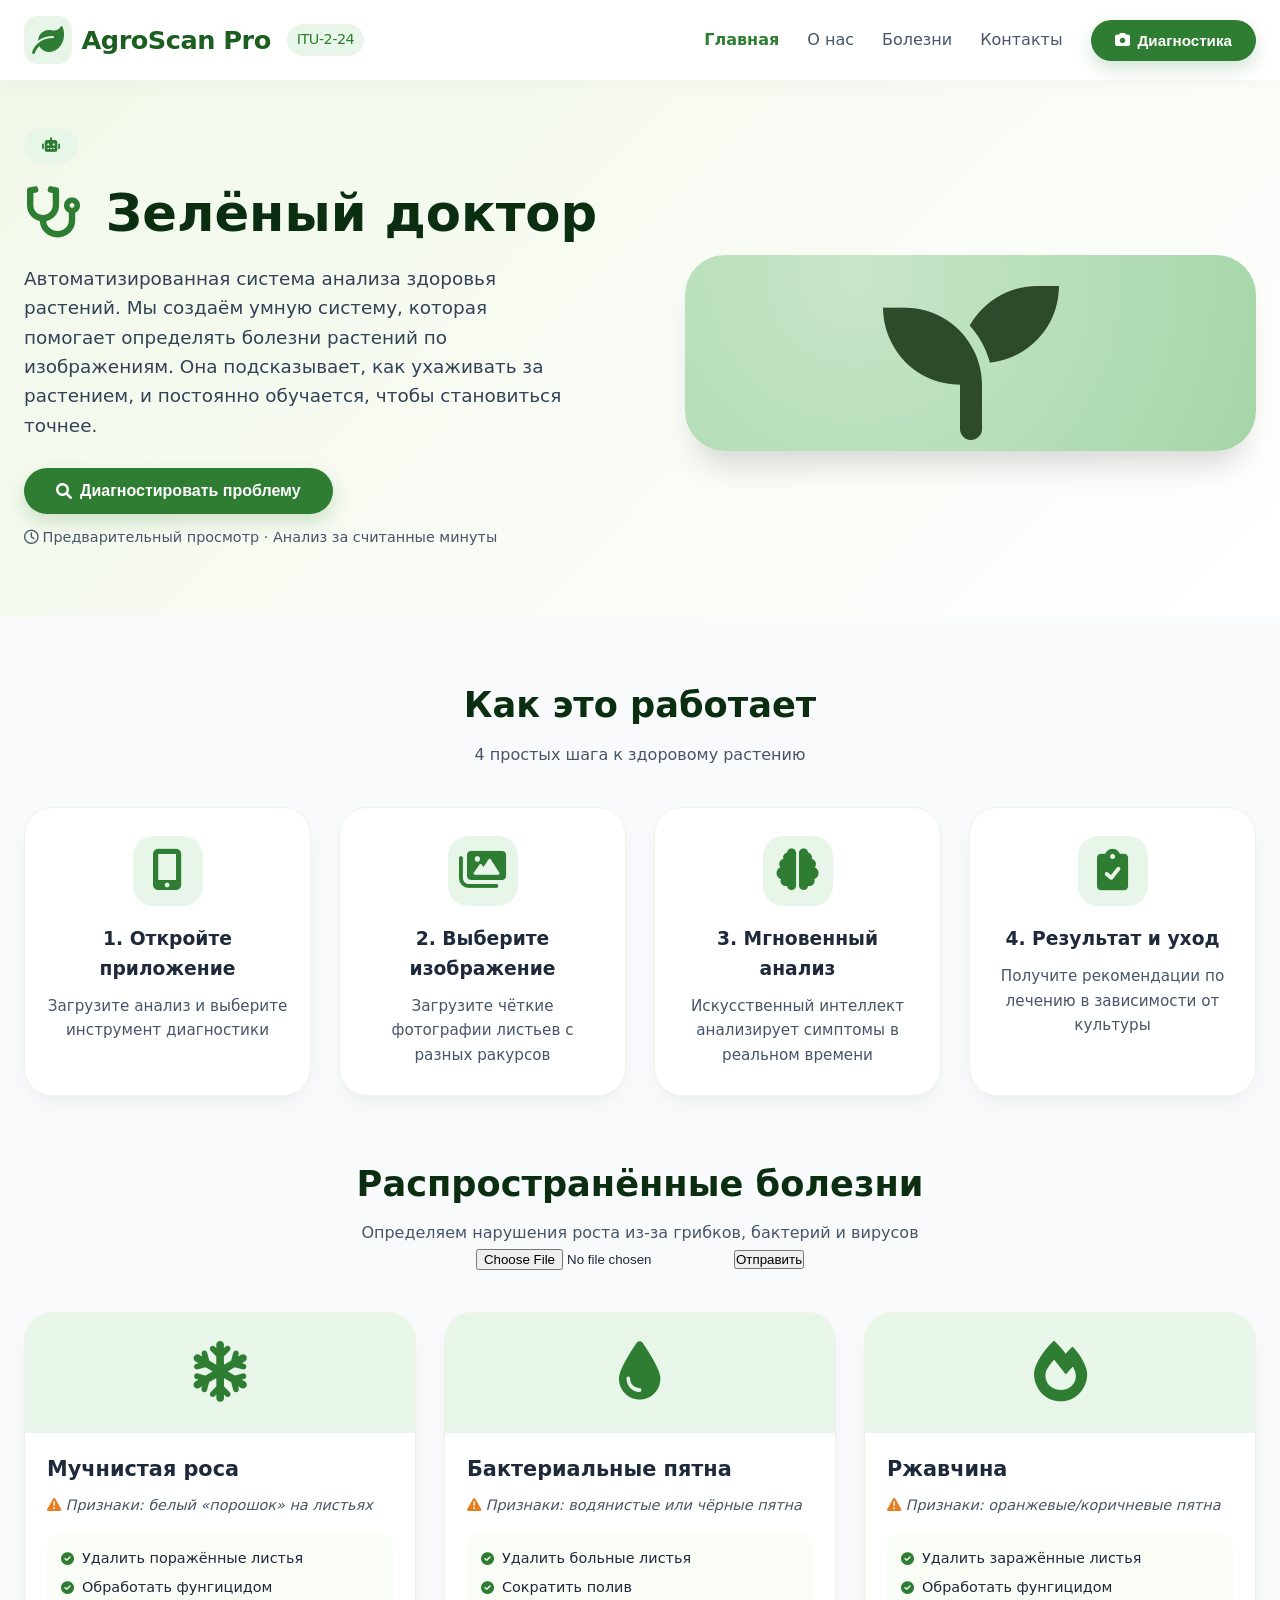
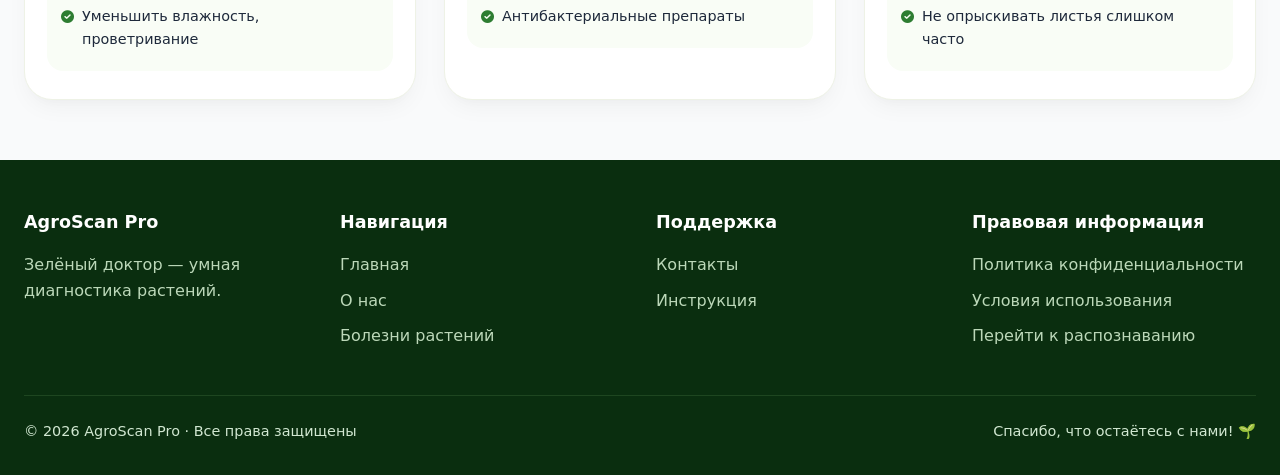
==== templates/index.html @ 6880467a "first commit" ====
<!DOCTYPE html>
<html lang="ru">
<head>
  <meta charset="UTF-8">
  <meta name="viewport" content="width=device-width, initial-scale=1.0, maximum-scale=1.0, user-scalable=yes">
  <title>AgroScan Pro | Зелёный доктор</title>
  <!-- Font Awesome 6 для иконок -->
  <link rel="stylesheet" href="https://cdnjs.cloudflare.com/ajax/libs/font-awesome/6.0.0-beta3/css/all.min.css">
  <style>
    * {
      margin: 0;
      padding: 0;
      box-sizing: border-box;
    }

    :root {
      --primary: #2e7d32;
      --primary-dark: #1b5e20;
      --primary-light: #4caf50;
      --accent: #81c784;
      --bg-light: #f1f8e9;
      --text-dark: #1e293b;
      --text-soft: #475569;
      --white: #ffffff;
      --card-bg: #ffffff;
      --border-radius: 20px;
      --shadow-sm: 0 10px 25px -5px rgba(0, 0, 0, 0.05), 0 8px 10px -6px rgba(0, 0, 0, 0.02);
      --shadow-md: 0 20px 25px -5px rgba(0, 0, 0, 0.08), 0 10px 10px -5px rgba(0, 0, 0, 0.02);
      --shadow-lg: 0 25px 30px -12px rgba(0, 0, 0, 0.15);
      --transition: all 0.3s ease;
    }

    body {
      font-family: system-ui, 'Segoe UI', 'Roboto', 'Helvetica Neue', sans-serif;
      background-color: #f9fafb;
      color: var(--text-dark);
      line-height: 1.6;
    }

    .container {
      max-width: 1280px;
      margin: 0 auto;
      padding: 0 24px;
    }

    /* header / навигация */
    .header {
      background: var(--white);
      padding: 1rem 0;
      position: sticky;
      top: 0;
      z-index: 100;
      box-shadow: 0 4px 20px rgba(0,0,0,0.03);
      backdrop-filter: blur(8px);
      background: rgba(255,255,255,0.92);
    }

    .header .container {
      display: flex;
      align-items: center;
      justify-content: space-between;
      flex-wrap: wrap;
      gap: 16px;
    }

    .logo {
      display: flex;
      align-items: center;
      gap: 10px;
      font-weight: 700;
      font-size: 1.6rem;
      color: var(--primary-dark);
      letter-spacing: -0.5px;
    }

    .logo i {
      font-size: 2rem;
      color: var(--primary);
      background: #e8f5e9;
      padding: 8px;
      border-radius: 14px;
    }

    .logo span {
      font-weight: 400;
      font-size: 0.9rem;
      background: #e8f5e9;
      color: #2e7d32;
      padding: 4px 10px;
      border-radius: 40px;
      margin-left: 6px;
    }

    .nav-links {
      display: flex;
      align-items: center;
      gap: 28px;
      font-weight: 500;
    }

    .nav-links a {
      text-decoration: none;
      color: var(--text-soft);
      transition: var(--transition);
      position: relative;
      font-size: 1rem;
    }

    .nav-links a:hover {
      color: var(--primary);
    }

    .nav-links a.active {
      color: var(--primary);
      font-weight: 600;
    }

    .btn {
      background: var(--primary);
      color: white;
      border: none;
      padding: 12px 24px;
      border-radius: 40px;
      font-weight: 600;
      font-size: 0.95rem;
      cursor: pointer;
      transition: var(--transition);
      display: inline-flex;
      align-items: center;
      gap: 8px;
      box-shadow: 0 8px 18px rgba(46,125,50,0.2);
      white-space: nowrap;
    }

    .btn:hover {
      background: #256b28;
      transform: translateY(-2px);
      box-shadow: 0 14px 22px rgba(46,125,50,0.3);
    }

    .btn-outline {
      background: transparent;
      border: 2px solid var(--primary);
      color: var(--primary);
      box-shadow: none;
    }

    .btn-outline:hover {
      background: #e8f5e9;
    }

    /* hero */
    .hero {
      padding: 48px 0 40px;
      background: linear-gradient(135deg, #f1f8e9 0%, #ffffff 100%);
    }

    .hero .container {
      display: flex;
      align-items: center;
      justify-content: space-between;
      gap: 40px;
      flex-wrap: wrap;
    }

    .hero-text {
      flex: 1 1 400px;
    }

    .hero-badge {
      background: #e8f5e9;
      color: #2e7d32;
      padding: 6px 18px;
      border-radius: 40px;
      font-weight: 600;
      font-size: 0.9rem;
      display: inline-block;
      margin-bottom: 20px;
    }

    .hero h1 {
      font-size: clamp(2.2rem, 5vw, 3.2rem);
      font-weight: 800;
      line-height: 1.2;
      color: #0a2e0f;
      margin-bottom: 1.2rem;
    }

    .hero h1 i {
      color: #2e7d32;
      margin-right: 6px;
    }

    .hero p {
      font-size: 1.15rem;
      color: #334155;
      margin-bottom: 28px;
      max-width: 550px;
    }

    .hero-image {
      flex: 1 1 350px;
      background: #d0e6d2;
      border-radius: 40px;
      padding: 20px 20px 0;
      display: flex;
      justify-content: center;
      align-items: flex-end;
      background: radial-gradient(circle at 30% 10%, #c8e6c9, #a5d6a7);
      box-shadow: var(--shadow-lg);
    }

    .hero-image i {
      font-size: 11rem;
      color: #1e3b1a;
      opacity: 0.9;
    }

    /* секция "как работает" / инструкция */
    .section-title {
      text-align: center;
      margin: 60px 0 30px;
    }

    .section-title h2 {
      font-size: 2.2rem;
      font-weight: 700;
      color: #0a2e0f;
    }

    .section-title p {
      color: #475569;
      margin-top: 8px;
    }

    .steps-grid {
      display: grid;
      grid-template-columns: repeat(auto-fit, minmax(240px, 1fr));
      gap: 28px;
      margin: 40px 0;
    }

    .step-card {
      background: var(--card-bg);
      padding: 28px 22px;
      border-radius: 28px;
      box-shadow: var(--shadow-sm);
      transition: var(--transition);
      text-align: center;
      border: 1px solid #f0f4e8;
    }

    .step-card:hover {
      transform: translateY(-6px);
      box-shadow: var(--shadow-md);
    }

    .step-icon {
      font-size: 2.6rem;
      color: var(--primary);
      background: #e8f5e9;
      width: 70px;
      height: 70px;
      line-height: 70px;
      border-radius: 20px;
      margin: 0 auto 18px;
    }

    .step-card h3 {
      font-weight: 700;
      margin-bottom: 10px;
    }

    .step-card p {
      color: #475569;
      font-size: 0.95rem;
    }

    /* блок болезни */
    .diseases-grid {
      display: grid;
      grid-template-columns: repeat(auto-fit, minmax(260px, 1fr));
      gap: 28px;
      margin: 40px 0 60px;
    }

    .disease-card {
      background: white;
      border-radius: 28px;
      overflow: hidden;
      box-shadow: var(--shadow-sm);
      transition: var(--transition);
      border: 1px solid #eef2e6;
    }

    .disease-card:hover {
      box-shadow: var(--shadow-md);
    }

    .disease-img {
      background: #e8f5e9;
      height: 120px;
      display: flex;
      align-items: center;
      justify-content: center;
      font-size: 3.8rem;
      color: #2e7d32;
    }

    .disease-content {
      padding: 20px 22px 28px;
    }

    .disease-content h3 {
      font-size: 1.3rem;
      font-weight: 700;
      margin-bottom: 8px;
    }

    .symptoms {
      font-size: 0.9rem;
      color: #4b5563;
      margin-bottom: 16px;
      font-style: italic;
    }

    .treatment {
      background: #f9fdf6;
      padding: 14px;
      border-radius: 16px;
      font-size: 0.9rem;
      list-style: none;
    }

    .treatment li {
      margin-bottom: 6px;
      display: flex;
      align-items: baseline;
      gap: 8px;
    }

    .treatment i {
      color: #2e7d32;
      font-size: 0.8rem;
    }

    /* футер */
    .footer {
      background: #0a2e0f;
      color: #d1e7d1;
      padding: 48px 0 32px;
      margin-top: 30px;
    }

    .footer-grid {
      display: grid;
      grid-template-columns: repeat(auto-fit, minmax(160px, 1fr));
      gap: 32px;
      margin-bottom: 36px;
    }

    .footer-col h4 {
      color: white;
      font-weight: 600;
      margin-bottom: 16px;
      font-size: 1.1rem;
    }

    .footer-col a {
      display: block;
      color: #bcd8b9;
      text-decoration: none;
      margin-bottom: 10px;
      transition: 0.2s;
    }

    .footer-col a:hover {
      color: white;
      text-decoration: underline;
    }

    .footer-bottom {
      border-top: 1px solid #1e4620;
      padding-top: 24px;
      display: flex;
      justify-content: space-between;
      flex-wrap: wrap;
      gap: 16px;
      font-size: 0.9rem;
    }

    @media (max-width: 640px) {
      .header .container {
        flex-direction: column;
        align-items: flex-start;
      }
      .nav-links {
        flex-wrap: wrap;
        gap: 16px;
      }
      .hero-image {
        display: none;
      }
    }
  </style>
</head>
<body>
  <header class="header">
    <div class="container">
      <div class="logo">
        <i class="fas fa-leaf"></i> AgroScan Pro
        <span>ITU-2-24</span>
      </div>
      <div class="nav-links">
        <a href="#" class="active">Главная</a>
        <a href="#">О нас</a>
        <a href="#">Болезни</a>
        <a href="#">Контакты</a>
        <button class="btn"><i class="fas fa-camera"></i> Диагностика</button>
      </div>
    </div>
  </header>

  <main>
    <!-- Hero -->
    <section class="hero">
      <div class="container">
        <div class="hero-text">
          <div class="hero-badge"><i class="fas fa-robot"></i></div>
          <h1><i class="fas fa-stethoscope"></i> Зелёный доктор</h1>
          <p>Автоматизированная система анализа здоровья растений. Мы создаём умную систему, которая помогает определять болезни растений по изображениям. Она подсказывает, как ухаживать за растением, и постоянно обучается, чтобы становиться точнее.</p>
          <button class="btn" style="padding: 14px 32px; font-size: 1rem;">
            <i class="fas fa-search"></i> Диагностировать проблему
          </button>
          <p style="margin-top: 12px; font-size: 0.9rem; color: #475569;">
            <i class="far fa-clock"></i> Предварительный просмотр · Анализ за считанные минуты
          </p>
        </div>
        <div class="hero-image">
          <i class="fas fa-seedling"></i>
        </div>
      </div>
    </section>

    <!-- Инструкция -->
    <div class="container">
      <div class="section-title">
        <h2>Как это работает</h2>
        <p>4 простых шага к здоровому растению</p>
      </div>
      <div class="steps-grid">
        <div class="step-card">
          <div class="step-icon"><i class="fas fa-mobile-alt"></i></div>
          <h3>1. Откройте приложение</h3>
          <p>Загрузите анализ и выберите инструмент диагностики</p>
        </div>
        <div class="step-card">
          <div class="step-icon"><i class="fas fa-images"></i></div>
          <h3>2. Выберите изображение</h3>
          <p>Загрузите чёткие фотографии листьев с разных ракурсов</p>
        </div>
        <div class="step-card">
          <div class="step-icon"><i class="fas fa-brain"></i></div>
          <h3>3. Мгновенный анализ</h3>
          <p>Искусственный интеллект анализирует симптомы в реальном времени</p>
        </div>
        <div class="step-card">
          <div class="step-icon"><i class="fas fa-clipboard-check"></i></div>
          <h3>4. Результат и уход</h3>
          <p>Получите рекомендации по лечению в зависимости от культуры</p>
        </div>
      </div>
    </div>

    <!-- Болезни -->
    <div class="container">
      <div class="section-title">
        <h2>Распространённые болезни</h2>
        <p>Определяем нарушения роста из-за грибков, бактерий и вирусов</p>
        <form action="/upload" method="POST" enctype="multipart/form-data">
          <input type="file" name="image">
          <button type="submit">Отправить</button>
        </form>
      </div>
      <div class="diseases-grid">
        <!-- Мучнистая роса -->
        <div class="disease-card">
          <div class="disease-img"><i class="fas fa-snowflake"></i></div>
          <div class="disease-content">
            <h3>Мучнистая роса</h3>
            <div class="symptoms"><i class="fas fa-exclamation-triangle" style="color:#e67e22;"></i> Признаки: белый «порошок» на листьях</div>
            <ul class="treatment">
              <li><i class="fas fa-check-circle"></i> Удалить поражённые листья</li>
              <li><i class="fas fa-check-circle"></i> Обработать фунгицидом</li>
              <li><i class="fas fa-check-circle"></i> Уменьшить влажность, проветривание</li>
            </ul>
          </div>
        </div>
        <!-- Бактериальные пятна -->
        <div class="disease-card">
          <div class="disease-img"><i class="fas fa-droplet"></i></div>
          <div class="disease-content">
            <h3>Бактериальные пятна</h3>
            <div class="symptoms"><i class="fas fa-exclamation-triangle" style="color:#e67e22;"></i> Признаки: водянистые или чёрные пятна</div>
            <ul class="treatment">
              <li><i class="fas fa-check-circle"></i> Удалить больные листья</li>
              <li><i class="fas fa-check-circle"></i> Сократить полив</li>
              <li><i class="fas fa-check-circle"></i> Антибактериальные препараты</li>
            </ul>
          </div>
        </div>
        <!-- Ржавчина -->
        <div class="disease-card">
          <div class="disease-img"><i class="fas fa-fire"></i></div>
          <div class="disease-content">
            <h3>Ржавчина</h3>
            <div class="symptoms"><i class="fas fa-exclamation-triangle" style="color:#e67e22;"></i> Признаки: оранжевые/коричневые пятна</div>
            <ul class="treatment">
              <li><i class="fas fa-check-circle"></i> Удалить заражённые листья</li>
              <li><i class="fas fa-check-circle"></i> Обработать фунгицидом</li>
              <li><i class="fas fa-check-circle"></i> Не опрыскивать листья слишком часто</li>
            </ul>
          </div>
        </div>
      </div>
    </div>
  </main>

  <footer class="footer">
    <div class="container">
      <div class="footer-grid">
        <div class="footer-col">
          <h4>AgroScan Pro</h4>
          <p style="color:#bcd8b9;">Зелёный доктор — умная диагностика растений.</p>
        </div>
        <div class="footer-col">
          <h4>Навигация</h4>
          <a href="#">Главная</a>
          <a href="#">О нас</a>
          <a href="#">Болезни растений</a>
        </div>
        <div class="footer-col">
          <h4>Поддержка</h4>
          <a href="#">Контакты</a>
          <a href="#">Инструкция</a>
        </div>
        <div class="footer-col">
          <h4>Правовая информация</h4>
          <a href="#">Политика конфиденциальности</a>
          <a href="#">Условия использования</a>
          <a href="/detect">Перейти к распознаванию</a>
        </div>
      </div>
      <div class="footer-bottom">
        <span>© 2026 AgroScan Pro · Все права защищены</span>
        <span>Спасибо, что остаётесь с нами! 🌱</span>
      </div>
    </div>
  </footer>
</body>
</html>
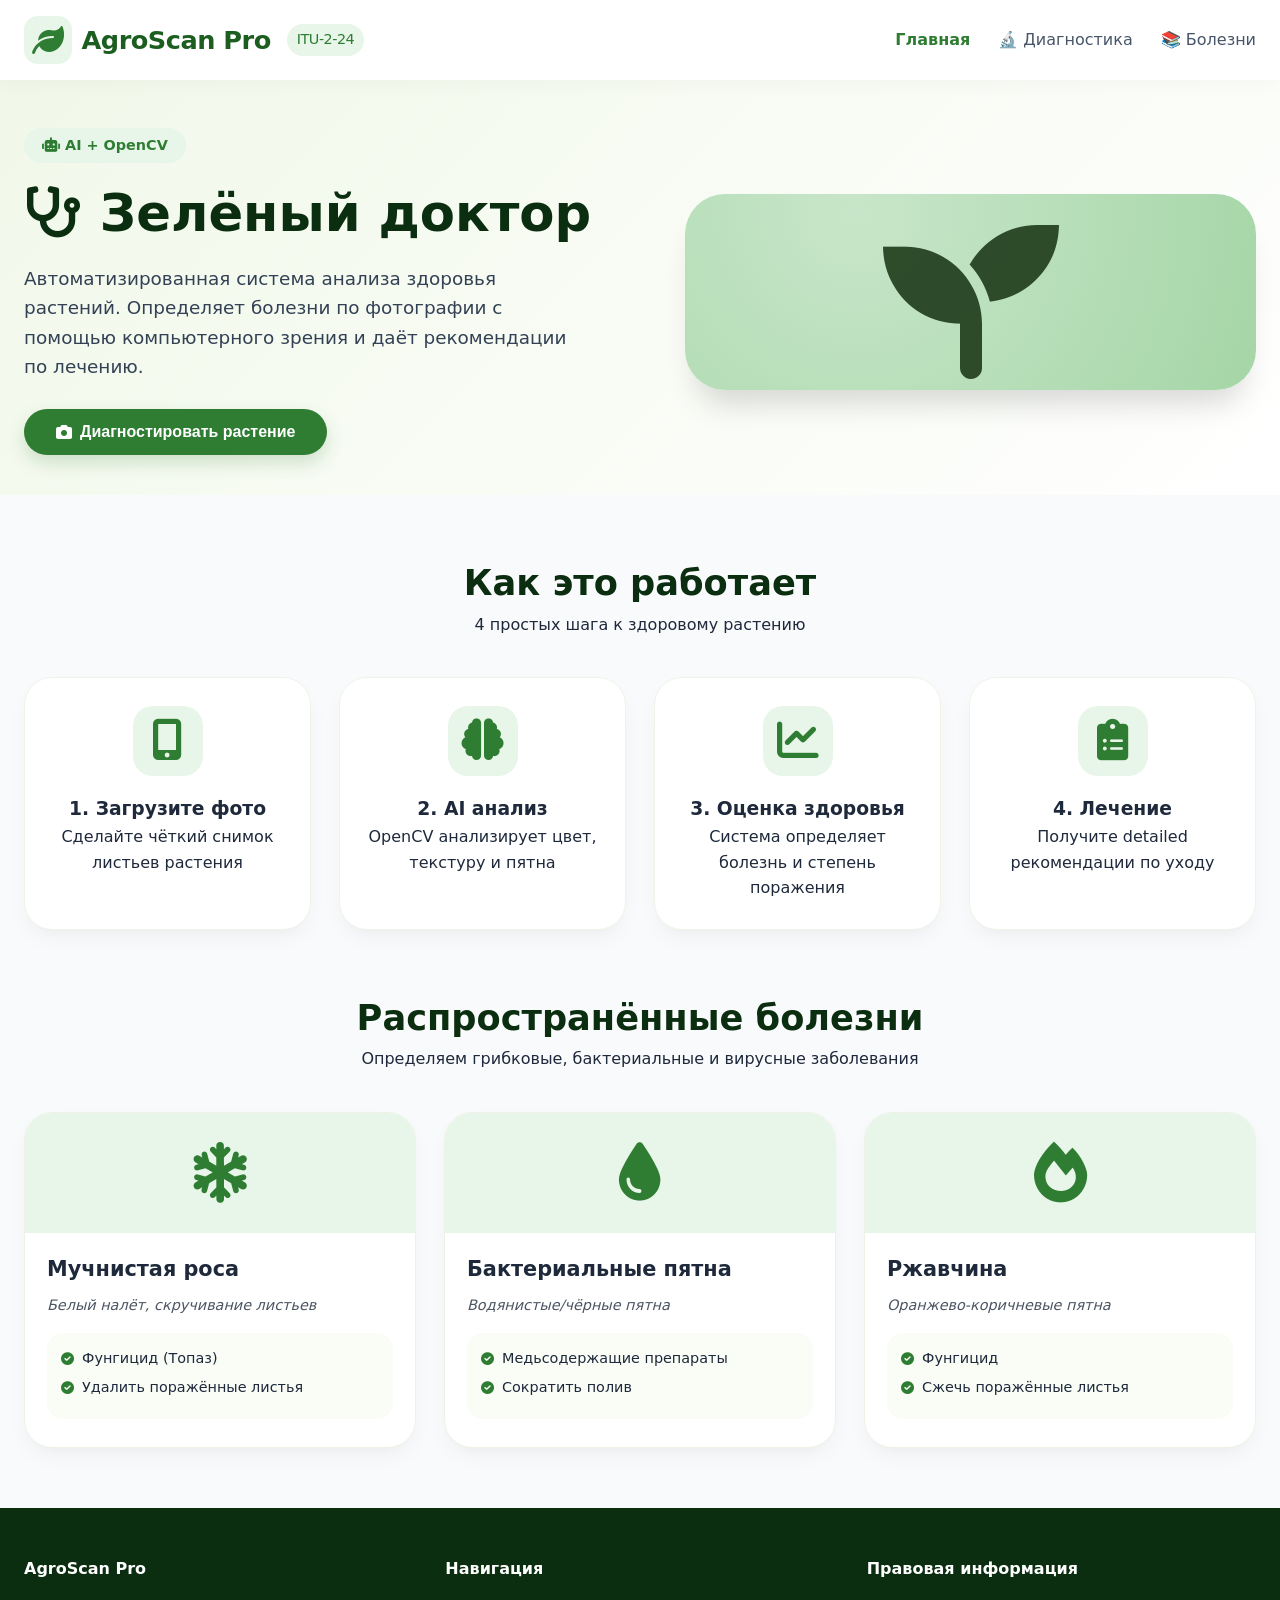
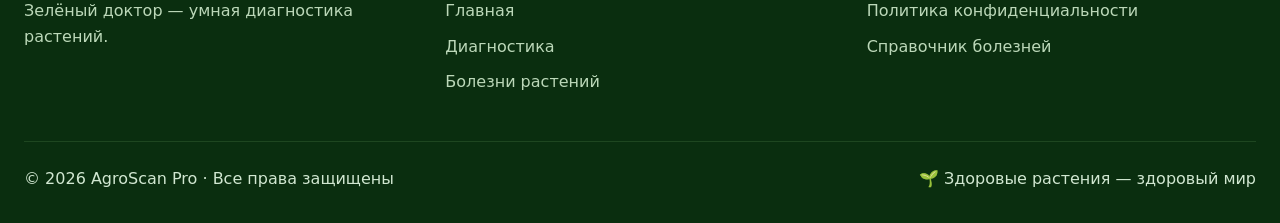
==== commit f70bf3f4: "Код работает" ====
--- a/templates/index.html
+++ b/templates/index.html
@@ -4,7 +4,6 @@
   <meta charset="UTF-8">
   <meta name="viewport" content="width=device-width, initial-scale=1.0, maximum-scale=1.0, user-scalable=yes">
   <title>AgroScan Pro | Зелёный доктор</title>
-  <!-- Font Awesome 6 для иконок -->
   <link rel="stylesheet" href="https://cdnjs.cloudflare.com/ajax/libs/font-awesome/6.0.0-beta3/css/all.min.css">
   <style>
     * {
@@ -43,7 +42,7 @@
       padding: 0 24px;
     }
 
-    /* header / навигация */
+    /* header */
     .header {
       background: var(--white);
       padding: 1rem 0;
@@ -102,15 +101,11 @@
       text-decoration: none;
       color: var(--text-soft);
       transition: var(--transition);
-      position: relative;
       font-size: 1rem;
-    }
-
-    .nav-links a:hover {
-      color: var(--primary);
-    }
-
-    .nav-links a.active {
+      cursor: pointer;
+    }
+
+    .nav-links a:hover, .nav-links a.active {
       color: var(--primary);
       font-weight: 600;
     }
@@ -129,27 +124,13 @@
       align-items: center;
       gap: 8px;
       box-shadow: 0 8px 18px rgba(46,125,50,0.2);
-      white-space: nowrap;
     }
 
     .btn:hover {
       background: #256b28;
       transform: translateY(-2px);
-      box-shadow: 0 14px 22px rgba(46,125,50,0.3);
-    }
-
-    .btn-outline {
-      background: transparent;
-      border: 2px solid var(--primary);
-      color: var(--primary);
-      box-shadow: none;
-    }
-
-    .btn-outline:hover {
-      background: #e8f5e9;
-    }
-
-    /* hero */
+    }
+
     .hero {
       padding: 48px 0 40px;
       background: linear-gradient(135deg, #f1f8e9 0%, #ffffff 100%);
@@ -186,11 +167,6 @@
       margin-bottom: 1.2rem;
     }
 
-    .hero h1 i {
-      color: #2e7d32;
-      margin-right: 6px;
-    }
-
     .hero p {
       font-size: 1.15rem;
       color: #334155;
@@ -200,13 +176,11 @@
 
     .hero-image {
       flex: 1 1 350px;
-      background: #d0e6d2;
+      background: radial-gradient(circle at 30% 10%, #c8e6c9, #a5d6a7);
       border-radius: 40px;
       padding: 20px 20px 0;
       display: flex;
       justify-content: center;
-      align-items: flex-end;
-      background: radial-gradient(circle at 30% 10%, #c8e6c9, #a5d6a7);
       box-shadow: var(--shadow-lg);
     }
 
@@ -216,7 +190,6 @@
       opacity: 0.9;
     }
 
-    /* секция "как работает" / инструкция */
     .section-title {
       text-align: center;
       margin: 60px 0 30px;
@@ -226,11 +199,6 @@
       font-size: 2.2rem;
       font-weight: 700;
       color: #0a2e0f;
-    }
-
-    .section-title p {
-      color: #475569;
-      margin-top: 8px;
     }
 
     .steps-grid {
@@ -266,17 +234,6 @@
       margin: 0 auto 18px;
     }
 
-    .step-card h3 {
-      font-weight: 700;
-      margin-bottom: 10px;
-    }
-
-    .step-card p {
-      color: #475569;
-      font-size: 0.95rem;
-    }
-
-    /* блок болезни */
     .diseases-grid {
       display: grid;
       grid-template-columns: repeat(auto-fit, minmax(260px, 1fr));
@@ -344,63 +301,190 @@
       font-size: 0.8rem;
     }
 
-    /* футер */
+    /* Модальное окно диагностики */
+    .modal {
+      display: none;
+      position: fixed;
+      top: 0;
+      left: 0;
+      width: 100%;
+      height: 100%;
+      background: rgba(0,0,0,0.8);
+      z-index: 1000;
+      overflow-y: auto;
+    }
+
+    .modal.active {
+      display: flex;
+      align-items: center;
+      justify-content: center;
+    }
+
+    .modal-content {
+      background: white;
+      max-width: 800px;
+      width: 90%;
+      border-radius: 28px;
+      padding: 30px;
+      max-height: 90vh;
+      overflow-y: auto;
+      position: relative;
+    }
+
+    .modal-close {
+      position: absolute;
+      top: 20px;
+      right: 25px;
+      font-size: 28px;
+      cursor: pointer;
+      color: #666;
+    }
+
+    .upload-area {
+      border: 3px dashed #ccc;
+      border-radius: 20px;
+      padding: 40px;
+      text-align: center;
+      cursor: pointer;
+      transition: all 0.3s;
+      margin: 20px 0;
+    }
+
+    .upload-area:hover, .upload-area.drag-over {
+      border-color: var(--primary);
+      background: #e8f5e9;
+    }
+
+    #preview {
+      max-width: 100%;
+      max-height: 300px;
+      border-radius: 15px;
+      margin: 15px 0;
+      box-shadow: var(--shadow-sm);
+    }
+
+    .symptoms-selector {
+      display: grid;
+      grid-template-columns: repeat(auto-fill, minmax(160px, 1fr));
+      gap: 10px;
+      max-height: 200px;
+      overflow-y: auto;
+      margin: 15px 0;
+      padding: 10px;
+      border: 1px solid #ddd;
+      border-radius: 15px;
+    }
+
+    .symptom-check {
+      display: flex;
+      align-items: center;
+      gap: 8px;
+      padding: 6px;
+      border-radius: 8px;
+      cursor: pointer;
+    }
+
+    .symptom-check:hover {
+      background: #e8f5e9;
+    }
+
+    .result-card {
+      background: #f9f9f9;
+      border-radius: 20px;
+      padding: 20px;
+      margin-top: 20px;
+      border-left: 5px solid var(--primary);
+    }
+
+    .severity {
+      display: inline-block;
+      padding: 4px 12px;
+      border-radius: 20px;
+      font-size: 0.8rem;
+      font-weight: bold;
+    }
+    .severity.low { background: #ffd700; color: #333; }
+    .severity.medium { background: #ff9800; color: white; }
+    .severity.high { background: #f44336; color: white; }
+    .severity.critical { background: #8b0000; color: white; }
+    .severity.none { background: #4caf50; color: white; }
+
+    .spinner {
+      border: 3px solid #f3f3f3;
+      border-top: 3px solid var(--primary);
+      border-radius: 50%;
+      width: 40px;
+      height: 40px;
+      animation: spin 1s linear infinite;
+      margin: 20px auto;
+    }
+    @keyframes spin {
+      0% { transform: rotate(0deg); }
+      100% { transform: rotate(360deg); }
+    }
+
+    .health-score {
+      text-align: center;
+      margin: 20px 0;
+    }
+    .score-circle {
+      width: 100px;
+      height: 100px;
+      border-radius: 50%;
+      display: flex;
+      align-items: center;
+      justify-content: center;
+      margin: 0 auto;
+      background: conic-gradient(#4caf50 0deg, #ddd 0deg);
+    }
+    .score-inner {
+      width: 80px;
+      height: 80px;
+      border-radius: 50%;
+      background: white;
+      display: flex;
+      align-items: center;
+      justify-content: center;
+      font-size: 1.8em;
+      font-weight: bold;
+    }
+
     .footer {
       background: #0a2e0f;
       color: #d1e7d1;
       padding: 48px 0 32px;
       margin-top: 30px;
     }
-
     .footer-grid {
       display: grid;
       grid-template-columns: repeat(auto-fit, minmax(160px, 1fr));
       gap: 32px;
       margin-bottom: 36px;
     }
-
     .footer-col h4 {
       color: white;
       font-weight: 600;
       margin-bottom: 16px;
-      font-size: 1.1rem;
-    }
-
+    }
     .footer-col a {
       display: block;
       color: #bcd8b9;
       text-decoration: none;
       margin-bottom: 10px;
-      transition: 0.2s;
-    }
-
-    .footer-col a:hover {
-      color: white;
-      text-decoration: underline;
-    }
-
+    }
+    .footer-col a:hover { color: white; }
     .footer-bottom {
       border-top: 1px solid #1e4620;
       padding-top: 24px;
       display: flex;
       justify-content: space-between;
       flex-wrap: wrap;
-      gap: 16px;
-      font-size: 0.9rem;
     }
 
     @media (max-width: 640px) {
-      .header .container {
-        flex-direction: column;
-        align-items: flex-start;
-      }
-      .nav-links {
-        flex-wrap: wrap;
-        gap: 16px;
-      }
-      .hero-image {
-        display: none;
-      }
+      .header .container { flex-direction: column; align-items: flex-start; }
+      .nav-links { flex-wrap: wrap; gap: 16px; }
+      .hero-image { display: none; }
     }
   </style>
 </head>
@@ -412,29 +496,23 @@
         <span>ITU-2-24</span>
       </div>
       <div class="nav-links">
-        <a href="#" class="active">Главная</a>
-        <a href="#">О нас</a>
-        <a href="#">Болезни</a>
-        <a href="#">Контакты</a>
-        <button class="btn"><i class="fas fa-camera"></i> Диагностика</button>
+        <a class="active" onclick="showMain()">Главная</a>
+        <a onclick="openModal()">🔬 Диагностика</a>
+        <a href="/detect">📚 Болезни</a>
       </div>
     </div>
   </header>
 
-  <main>
-    <!-- Hero -->
+  <main id="main-content">
     <section class="hero">
       <div class="container">
         <div class="hero-text">
-          <div class="hero-badge"><i class="fas fa-robot"></i></div>
+          <div class="hero-badge"><i class="fas fa-robot"></i> AI + OpenCV</div>
           <h1><i class="fas fa-stethoscope"></i> Зелёный доктор</h1>
-          <p>Автоматизированная система анализа здоровья растений. Мы создаём умную систему, которая помогает определять болезни растений по изображениям. Она подсказывает, как ухаживать за растением, и постоянно обучается, чтобы становиться точнее.</p>
-          <button class="btn" style="padding: 14px 32px; font-size: 1rem;">
-            <i class="fas fa-search"></i> Диагностировать проблему
+          <p>Автоматизированная система анализа здоровья растений. Определяет болезни по фотографии с помощью компьютерного зрения и даёт рекомендации по лечению.</p>
+          <button class="btn" onclick="openModal()" style="padding: 14px 32px; font-size: 1rem;">
+            <i class="fas fa-camera"></i> Диагностировать растение
           </button>
-          <p style="margin-top: 12px; font-size: 0.9rem; color: #475569;">
-            <i class="far fa-clock"></i> Предварительный просмотр · Анализ за считанные минуты
-          </p>
         </div>
         <div class="hero-image">
           <i class="fas fa-seedling"></i>
@@ -442,120 +520,281 @@
       </div>
     </section>
 
-    <!-- Инструкция -->
     <div class="container">
       <div class="section-title">
         <h2>Как это работает</h2>
         <p>4 простых шага к здоровому растению</p>
       </div>
       <div class="steps-grid">
-        <div class="step-card">
-          <div class="step-icon"><i class="fas fa-mobile-alt"></i></div>
-          <h3>1. Откройте приложение</h3>
-          <p>Загрузите анализ и выберите инструмент диагностики</p>
-        </div>
-        <div class="step-card">
-          <div class="step-icon"><i class="fas fa-images"></i></div>
-          <h3>2. Выберите изображение</h3>
-          <p>Загрузите чёткие фотографии листьев с разных ракурсов</p>
-        </div>
-        <div class="step-card">
-          <div class="step-icon"><i class="fas fa-brain"></i></div>
-          <h3>3. Мгновенный анализ</h3>
-          <p>Искусственный интеллект анализирует симптомы в реальном времени</p>
-        </div>
-        <div class="step-card">
-          <div class="step-icon"><i class="fas fa-clipboard-check"></i></div>
-          <h3>4. Результат и уход</h3>
-          <p>Получите рекомендации по лечению в зависимости от культуры</p>
-        </div>
-      </div>
-    </div>
-
-    <!-- Болезни -->
-    <div class="container">
+        <div class="step-card"><div class="step-icon"><i class="fas fa-mobile-alt"></i></div><h3>1. Загрузите фото</h3><p>Сделайте чёткий снимок листьев растения</p></div>
+        <div class="step-card"><div class="step-icon"><i class="fas fa-brain"></i></div><h3>2. AI анализ</h3><p>OpenCV анализирует цвет, текстуру и пятна</p></div>
+        <div class="step-card"><div class="step-icon"><i class="fas fa-chart-line"></i></div><h3>3. Оценка здоровья</h3><p>Система определяет болезнь и степень поражения</p></div>
+        <div class="step-card"><div class="step-icon"><i class="fas fa-clipboard-list"></i></div><h3>4. Лечение</h3><p>Получите detailed рекомендации по уходу</p></div>
+      </div>
+
       <div class="section-title">
         <h2>Распространённые болезни</h2>
-        <p>Определяем нарушения роста из-за грибков, бактерий и вирусов</p>
-        <form action="/upload" method="POST" enctype="multipart/form-data">
-          <input type="file" name="image">
-          <button type="submit">Отправить</button>
-        </form>
-      </div>
-      <div class="diseases-grid">
-        <!-- Мучнистая роса -->
-        <div class="disease-card">
-          <div class="disease-img"><i class="fas fa-snowflake"></i></div>
-          <div class="disease-content">
-            <h3>Мучнистая роса</h3>
-            <div class="symptoms"><i class="fas fa-exclamation-triangle" style="color:#e67e22;"></i> Признаки: белый «порошок» на листьях</div>
-            <ul class="treatment">
-              <li><i class="fas fa-check-circle"></i> Удалить поражённые листья</li>
-              <li><i class="fas fa-check-circle"></i> Обработать фунгицидом</li>
-              <li><i class="fas fa-check-circle"></i> Уменьшить влажность, проветривание</li>
-            </ul>
-          </div>
-        </div>
-        <!-- Бактериальные пятна -->
-        <div class="disease-card">
-          <div class="disease-img"><i class="fas fa-droplet"></i></div>
-          <div class="disease-content">
-            <h3>Бактериальные пятна</h3>
-            <div class="symptoms"><i class="fas fa-exclamation-triangle" style="color:#e67e22;"></i> Признаки: водянистые или чёрные пятна</div>
-            <ul class="treatment">
-              <li><i class="fas fa-check-circle"></i> Удалить больные листья</li>
-              <li><i class="fas fa-check-circle"></i> Сократить полив</li>
-              <li><i class="fas fa-check-circle"></i> Антибактериальные препараты</li>
-            </ul>
-          </div>
-        </div>
-        <!-- Ржавчина -->
-        <div class="disease-card">
-          <div class="disease-img"><i class="fas fa-fire"></i></div>
-          <div class="disease-content">
-            <h3>Ржавчина</h3>
-            <div class="symptoms"><i class="fas fa-exclamation-triangle" style="color:#e67e22;"></i> Признаки: оранжевые/коричневые пятна</div>
-            <ul class="treatment">
-              <li><i class="fas fa-check-circle"></i> Удалить заражённые листья</li>
-              <li><i class="fas fa-check-circle"></i> Обработать фунгицидом</li>
-              <li><i class="fas fa-check-circle"></i> Не опрыскивать листья слишком часто</li>
-            </ul>
-          </div>
-        </div>
+        <p>Определяем грибковые, бактериальные и вирусные заболевания</p>
+      </div>
+      <div class="diseases-grid" id="diseases-list">
+        <div class="disease-card"><div class="disease-img"><i class="fas fa-snowflake"></i></div><div class="disease-content"><h3>Мучнистая роса</h3><div class="symptoms">Белый налёт, скручивание листьев</div><ul class="treatment"><li><i class="fas fa-check-circle"></i> Фунгицид (Топаз)</li><li><i class="fas fa-check-circle"></i> Удалить поражённые листья</li></ul></div></div>
+        <div class="disease-card"><div class="disease-img"><i class="fas fa-droplet"></i></div><div class="disease-content"><h3>Бактериальные пятна</h3><div class="symptoms">Водянистые/чёрные пятна</div><ul class="treatment"><li><i class="fas fa-check-circle"></i> Медьсодержащие препараты</li><li><i class="fas fa-check-circle"></i> Сократить полив</li></ul></div></div>
+        <div class="disease-card"><div class="disease-img"><i class="fas fa-fire"></i></div><div class="disease-content"><h3>Ржавчина</h3><div class="symptoms">Оранжево-коричневые пятна</div><ul class="treatment"><li><i class="fas fa-check-circle"></i> Фунгицид</li><li><i class="fas fa-check-circle"></i> Сжечь поражённые листья</li></ul></div></div>
       </div>
     </div>
   </main>
+
+  <!-- Модальное окно диагностики -->
+  <div id="diagnosticModal" class="modal">
+    <div class="modal-content">
+      <span class="modal-close" onclick="closeModal()">&times;</span>
+      <h2><i class="fas fa-camera"></i> Диагностика растения</h2>
+      
+      <div class="upload-area" id="uploadArea">
+        <i class="fas fa-cloud-upload-alt" style="font-size: 48px; color: #2e7d32;"></i>
+        <p>Нажмите или перетащите фотографию</p>
+        <small>Поддерживаются: JPG, PNG, JPEG, WEBP</small>
+        <input type="file" id="fileInput" accept="image/*" style="display: none;">
+      </div>
+      
+      <div id="imagePreview"></div>
+      
+      <h3>Дополнительные симптомы (необязательно)</h3>
+      <div class="symptoms-selector" id="symptomsList">
+        <div class="spinner"></div>
+      </div>
+      
+      <label>🌿 Название растения:</label>
+      <input type="text" id="plantName" placeholder="Например: Роза, Томат, Монстера..." style="width: 100%; padding: 10px; margin: 10px 0; border: 1px solid #ddd; border-radius: 10px;">
+      
+      <button class="btn" onclick="analyzeImage()" style="width: 100%; justify-content: center;"><i class="fas fa-microscope"></i> Анализировать</button>
+      
+      <div id="diagnosticResult"></div>
+    </div>
+  </div>
 
   <footer class="footer">
     <div class="container">
       <div class="footer-grid">
-        <div class="footer-col">
-          <h4>AgroScan Pro</h4>
-          <p style="color:#bcd8b9;">Зелёный доктор — умная диагностика растений.</p>
-        </div>
-        <div class="footer-col">
-          <h4>Навигация</h4>
-          <a href="#">Главная</a>
-          <a href="#">О нас</a>
-          <a href="#">Болезни растений</a>
-        </div>
-        <div class="footer-col">
-          <h4>Поддержка</h4>
-          <a href="#">Контакты</a>
-          <a href="#">Инструкция</a>
-        </div>
-        <div class="footer-col">
-          <h4>Правовая информация</h4>
-          <a href="#">Политика конфиденциальности</a>
-          <a href="#">Условия использования</a>
-          <a href="/detect">Перейти к распознаванию</a>
-        </div>
-      </div>
-      <div class="footer-bottom">
-        <span>© 2026 AgroScan Pro · Все права защищены</span>
-        <span>Спасибо, что остаётесь с нами! 🌱</span>
-      </div>
+        <div class="footer-col"><h4>AgroScan Pro</h4><p style="color:#bcd8b9;">Зелёный доктор — умная диагностика растений.</p></div>
+        <div class="footer-col"><h4>Навигация</h4><a onclick="showMain()">Главная</a><a onclick="openModal()">Диагностика</a><a href="/detect">Болезни растений</a></div>
+        <div class="footer-col"><h4>Правовая информация</h4><a href="#">Политика конфиденциальности</a><a href="/detect">Справочник болезней</a></div>
+      </div>
+      <div class="footer-bottom"><span>© 2026 AgroScan Pro · Все права защищены</span><span>🌱 Здоровые растения — здоровый мир</span></div>
     </div>
   </footer>
+
+  <script>
+    let currentImageBase64 = null;
+    let selectedSymptoms = new Set();
+    let symptomsData = [];
+
+    // Загрузка симптомов с сервера
+    fetch('/api/symptoms')
+        .then(r => r.json())
+        .then(data => {
+            symptomsData = data.symptoms;
+            const container = document.getElementById('symptomsList');
+            if (container && symptomsData.length) {
+                container.innerHTML = '';
+                symptomsData.forEach(s => {
+                    const div = document.createElement('div');
+                    div.className = 'symptom-check';
+                    div.innerHTML = `
+                        <input type="checkbox" id="sym_${s.id}" value="${s.id}">
+                        <label for="sym_${s.id}">${s.icon || '🌿'} ${s.label}</label>
+                    `;
+                    const cb = div.querySelector('input');
+                    cb.addEventListener('change', (e) => {
+                        if (e.target.checked) selectedSymptoms.add(s.id);
+                        else selectedSymptoms.delete(s.id);
+                    });
+                    container.appendChild(div);
+                });
+            }
+        })
+        .catch(e => console.error('Ошибка загрузки симптомов:', e));
+
+    // Drag & Drop
+    const uploadArea = document.getElementById('uploadArea');
+    const fileInput = document.getElementById('fileInput');
+    if (uploadArea) {
+        uploadArea.onclick = () => fileInput.click();
+        uploadArea.ondragover = (e) => { e.preventDefault(); uploadArea.classList.add('drag-over'); };
+        uploadArea.ondragleave = () => uploadArea.classList.remove('drag-over');
+        uploadArea.ondrop = (e) => {
+            e.preventDefault();
+            uploadArea.classList.remove('drag-over');
+            if (e.dataTransfer.files[0]) handleImage(e.dataTransfer.files[0]);
+        };
+    }
+    if (fileInput) fileInput.onchange = (e) => { if (e.target.files[0]) handleImage(e.target.files[0]); };
+
+    function handleImage(file) {
+        const reader = new FileReader();
+        reader.onload = (e) => {
+            currentImageBase64 = e.target.result;
+            document.getElementById('imagePreview').innerHTML = `
+                <img id="preview" src="${currentImageBase64}" alt="Preview">
+                <p style="color: green; text-align: center;">✓ Файл загружен: ${file.name}</p>
+            `;
+        };
+        reader.readAsDataURL(file);
+    }
+
+    function openModal() {
+        document.getElementById('diagnosticModal').classList.add('active');
+        document.body.style.overflow = 'hidden';
+    }
+    function closeModal() {
+        document.getElementById('diagnosticModal').classList.remove('active');
+        document.body.style.overflow = 'auto';
+    }
+    function showMain() { window.scrollTo({top: 0, behavior: 'smooth'}); }
+
+    async function analyzeImage() {
+        if (!currentImageBase64) {
+            alert('Пожалуйста, загрузите фотографию растения');
+            return;
+        }
+        const resultDiv = document.getElementById('diagnosticResult');
+        resultDiv.innerHTML = '<div class="spinner"></div><p style="text-align:center">Анализ изображения через OpenCV...</p>';
+        
+        const symptoms = Array.from(selectedSymptoms);
+        const plantName = document.getElementById('plantName').value || 'Неизвестное растение';
+        
+        try {
+            const response = await fetch('/api/analyze-image', {
+                method: 'POST',
+                headers: { 'Content-Type': 'application/json' },
+                body: JSON.stringify({ image_base64: currentImageBase64, symptoms: symptoms, plant_name: plantName })
+            });
+            const data = await response.json();
+            if (data.error) throw new Error(data.error);
+            displayResults(data);
+        } catch (err) {
+            resultDiv.innerHTML = `<div class="result-card" style="border-left-color:#f44336"><h3>❌ Ошибка</h3><p>${err.message}</p></div>`;
+        }
+    }
+
+    const SEVERITY_LABELS = { low:'Низкая', medium:'Средняя', high:'Высокая', critical:'Критическая', none:'Здоров' };
+    const SEVERITY_ICONS  = { low:'🟡', medium:'🟠', high:'🔴', critical:'☠️', none:'✅' };
+
+    function displayResults(data) {
+        const resultDiv = document.getElementById('diagnosticResult');
+        let html = '<div class="result-card">';
+
+        // ── Заголовок с именем растения ──
+        const plantName = data.plant_name || 'Растение';
+        html += `<h2 style="margin-bottom:16px">🌿 ${plantName}</h2>`;
+
+        // ── Индикатор здоровья ──
+        if (data.image_health_score !== undefined && data.image_health_score !== null) {
+            const score = data.image_health_score;
+            const color = score >= 70 ? '#4caf50' : (score >= 40 ? '#ff9800' : '#f44336');
+            const label = score >= 70 ? 'Хорошее' : (score >= 40 ? 'Умеренное' : 'Плохое');
+            html += `
+                <div class="health-score">
+                    <h3>📊 Здоровье растения: <span style="color:${color}">${label}</span></h3>
+                    <div class="score-circle" style="background: conic-gradient(${color} 0deg ${score * 3.6}deg, #ddd ${score * 3.6}deg 360deg)">
+                        <div class="score-inner" style="color:${color}">${score}%</div>
+                    </div>
+                </div>`;
+        }
+
+        // ── Симптомы, найденные OpenCV ──
+        const ocvSyms = data.opencv_analysis?.detected_symptoms || [];
+        if (ocvSyms.length > 0) {
+            html += `<div style="background:#fff8e1;border-radius:12px;padding:12px 16px;margin:12px 0;">
+                <strong>🔍 OpenCV обнаружил признаки:</strong>
+                <div style="margin-top:8px;display:flex;flex-wrap:wrap;gap:8px;">
+                ${ocvSyms.map(s => `<span style="background:#ffe082;padding:4px 10px;border-radius:20px;font-size:0.85rem;">${s.replace(/_/g,' ')}</span>`).join('')}
+                </div></div>`;
+        }
+
+        // ── Диагнозы ──
+        if (data.diagnoses && data.diagnoses.length > 0) {
+            data.diagnoses.forEach((diag, idx) => {
+                const sc   = { low:'low', medium:'medium', high:'high', critical:'critical', none:'none' }[diag.severity] || 'medium';
+                const icon = SEVERITY_ICONS[diag.severity] || '🟠';
+                const lbl  = SEVERITY_LABELS[diag.severity] || diag.severity;
+                const isPrimary = idx === 0;
+
+                html += `
+                <div style="margin:14px 0;padding:18px;background:white;border-radius:14px;
+                            box-shadow:0 2px 10px rgba(0,0,0,0.07);
+                            ${isPrimary ? 'border-left:5px solid #2e7d32' : 'border-left:3px solid #aaa'}">
+                    ${isPrimary ? '<div style="font-size:0.75rem;font-weight:700;color:#2e7d32;margin-bottom:6px;text-transform:uppercase">▶ Основной диагноз</div>' : ''}
+                    <div style="display:flex;align-items:center;justify-content:space-between;flex-wrap:wrap;gap:8px;margin-bottom:10px">
+                        <h3 style="margin:0">${icon} ${diag.name}</h3>
+                        <div style="display:flex;gap:8px;align-items:center">
+                            <span class="severity ${sc}">${lbl}</span>
+                            <span style="background:#e8f5e9;color:#2e7d32;padding:4px 10px;border-radius:20px;font-weight:700;font-size:0.85rem">
+                                Уверенность: ${diag.confidence}%
+                            </span>
+                        </div>
+                    </div>
+                    <p style="color:#555;margin-bottom:12px">${diag.description}</p>
+
+                    ${diag.matching_symptoms && diag.matching_symptoms.length ? `
+                    <div style="margin-bottom:10px">
+                        <strong>🔗 Совпавшие симптомы:</strong>
+                        <div style="margin-top:6px;display:flex;flex-wrap:wrap;gap:6px">
+                        ${diag.matching_symptoms.map(s =>
+                            `<span style="background:#e8f5e9;padding:3px 10px;border-radius:20px;font-size:0.82rem">${s.replace(/_/g,' ')}</span>`
+                        ).join('')}
+                        </div>
+                    </div>` : ''}
+
+                    <div style="background:#e8f5e9;padding:14px;border-radius:12px;margin:10px 0">
+                        <strong>💊 Рекомендации по лечению:</strong>
+                        <ul style="margin:8px 0 0 18px;line-height:1.8">
+                            ${diag.recommendations.map(r => `<li>${r}</li>`).join('')}
+                        </ul>
+                    </div>
+
+                    ${diag.prevention && diag.prevention.length ? `
+                    <div style="background:#e3f2fd;padding:14px;border-radius:12px">
+                        <strong>🛡️ Профилактика:</strong>
+                        <ul style="margin:8px 0 0 18px;line-height:1.8">
+                            ${diag.prevention.map(p => `<li>${p}</li>`).join('')}
+                        </ul>
+                    </div>` : ''}
+                </div>`;
+            });
+        } else {
+            html += `<div style="text-align:center;padding:20px;background:#e8f5e9;border-radius:14px;margin-top:12px">
+                <div style="font-size:3rem">✅</div>
+                <h3 style="color:#2e7d32">Растение здорово!</h3>
+                <p>Видимых признаков заболеваний не обнаружено.<br>Продолжайте соблюдать режим полива и подкормок.</p>
+            </div>`;
+        }
+
+        // ── Тепловая карта OpenCV ──
+        if (data.opencv_analysis?.debug_images?.heatmap) {
+            html += `<details style="margin-top:16px">
+                <summary style="cursor:pointer;font-weight:600;padding:8px 0">🔬 Визуализация OpenCV (тепловая карта поражений)</summary>
+                <img src="${data.opencv_analysis.debug_images.heatmap}"
+                     style="width:100%;border-radius:12px;margin-top:10px;max-height:300px;object-fit:contain">
+            </details>`;
+        }
+        if (data.opencv_analysis?.debug_images?.healthy_regions) {
+            html += `<details style="margin-top:8px">
+                <summary style="cursor:pointer;font-weight:600;padding:8px 0">🌿 Здоровые зоны</summary>
+                <img src="${data.opencv_analysis.debug_images.healthy_regions}"
+                     style="width:100%;border-radius:12px;margin-top:10px;max-height:300px;object-fit:contain">
+            </details>`;
+        }
+
+        html += '</div>';
+        resultDiv.innerHTML = html;
+        resultDiv.scrollIntoView({ behavior: 'smooth', block: 'nearest' });
+    }
+
+    // Закрытие модалки по клику вне контента
+    document.getElementById('diagnosticModal').addEventListener('click', (e) => {
+        if (e.target === document.getElementById('diagnosticModal')) closeModal();
+    });
+  </script>
 </body>
 </html>
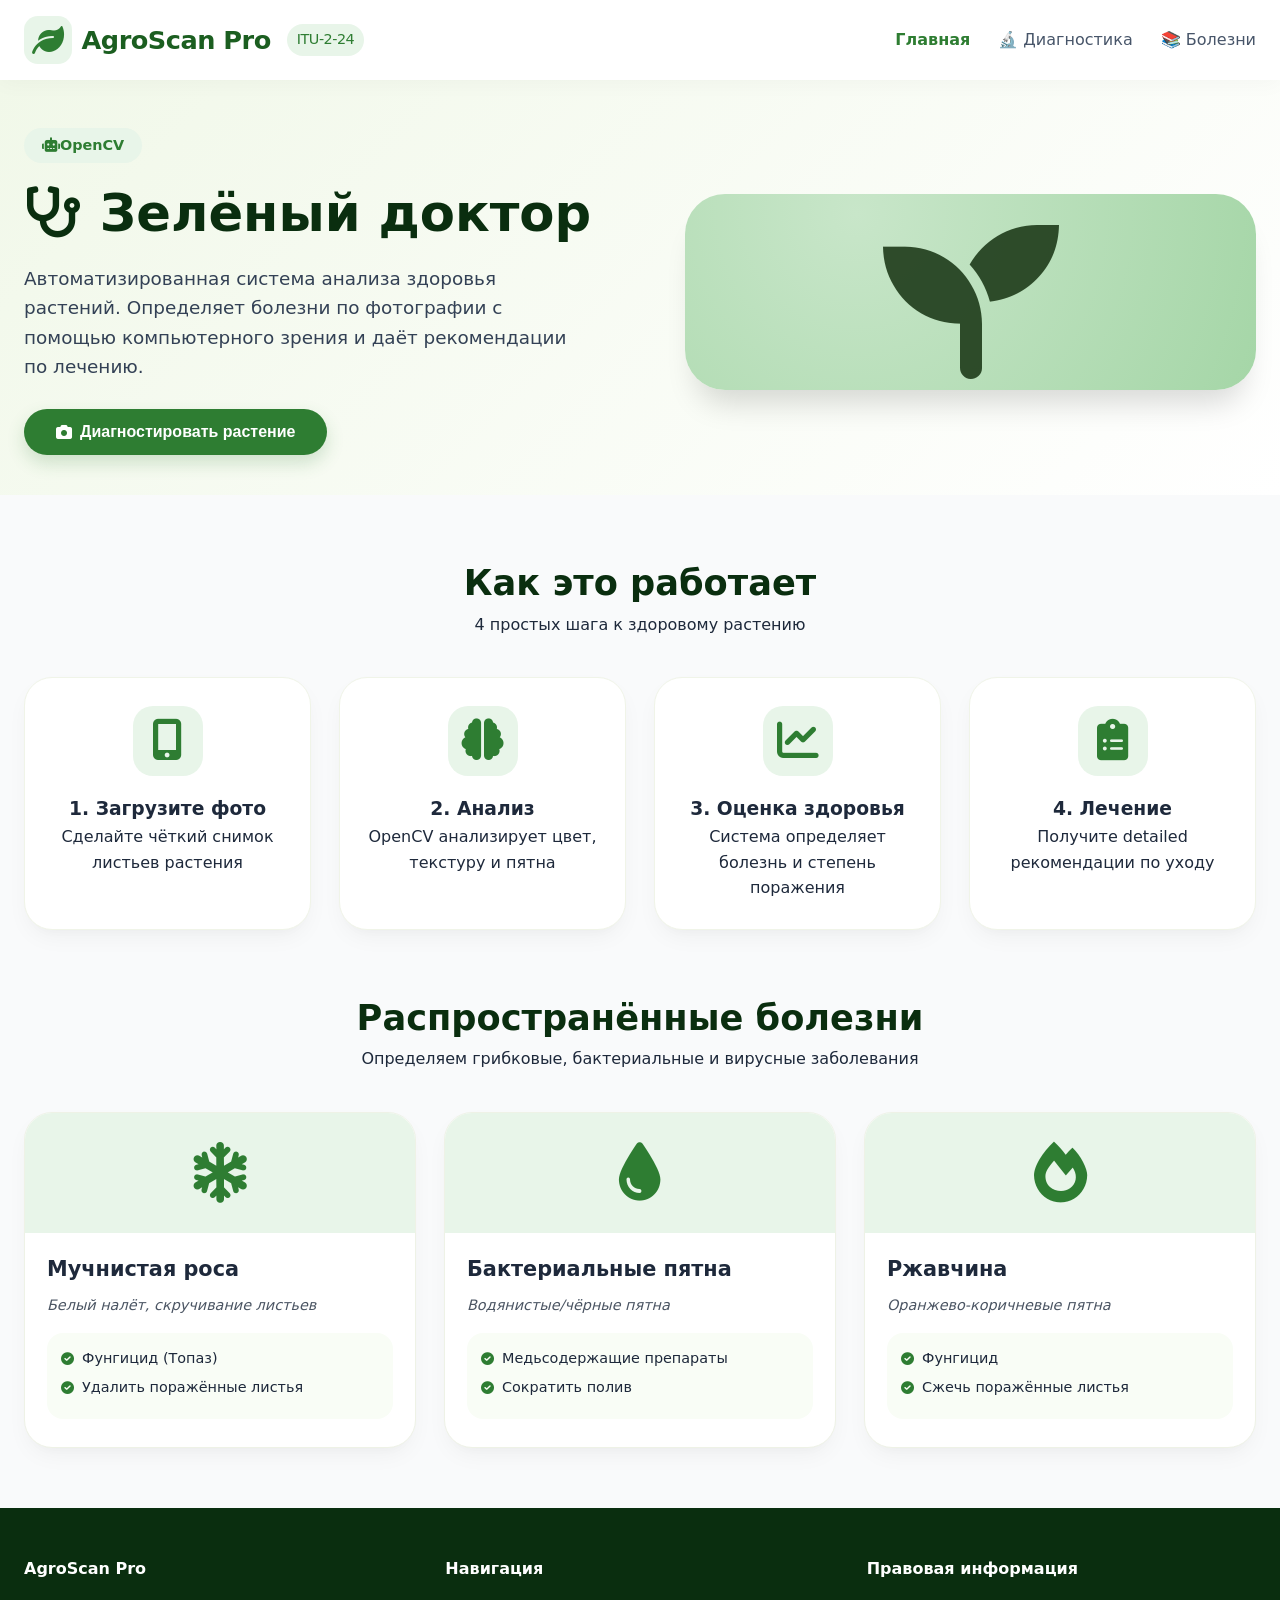
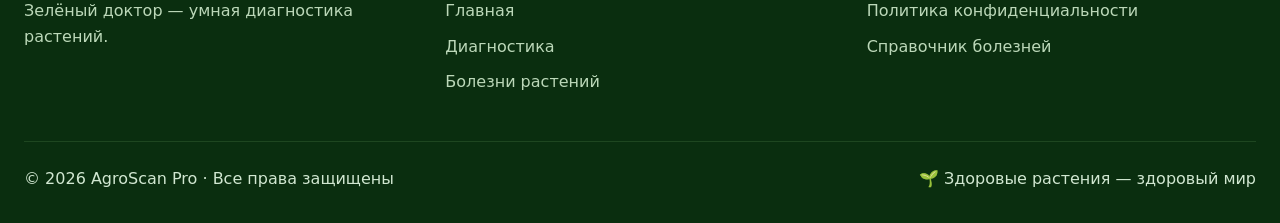
==== commit 00062ec3: "измененная версия" ====
--- a/templates/index.html
+++ b/templates/index.html
@@ -32,6 +32,12 @@
     body {
       font-family: system-ui, 'Segoe UI', 'Roboto', 'Helvetica Neue', sans-serif;
       background-color: #f9fafb;
+      background-image: url("https://i.pinimg.com/736x/1c/f2/75/1cf275dbd0241dce5f7d8126511dc3b8.jpg");
+      background-size: cover;
+      background-position: center;
+      background-repeat: no-repeat;
+      height: 50vh;
+      margin: 0;
       color: var(--text-dark);
       line-height: 1.6;
     }
@@ -507,7 +513,7 @@
     <section class="hero">
       <div class="container">
         <div class="hero-text">
-          <div class="hero-badge"><i class="fas fa-robot"></i> AI + OpenCV</div>
+          <div class="hero-badge"><i class="fas fa-robot"></i>OpenCV</div>
           <h1><i class="fas fa-stethoscope"></i> Зелёный доктор</h1>
           <p>Автоматизированная система анализа здоровья растений. Определяет болезни по фотографии с помощью компьютерного зрения и даёт рекомендации по лечению.</p>
           <button class="btn" onclick="openModal()" style="padding: 14px 32px; font-size: 1rem;">
@@ -527,7 +533,7 @@
       </div>
       <div class="steps-grid">
         <div class="step-card"><div class="step-icon"><i class="fas fa-mobile-alt"></i></div><h3>1. Загрузите фото</h3><p>Сделайте чёткий снимок листьев растения</p></div>
-        <div class="step-card"><div class="step-icon"><i class="fas fa-brain"></i></div><h3>2. AI анализ</h3><p>OpenCV анализирует цвет, текстуру и пятна</p></div>
+        <div class="step-card"><div class="step-icon"><i class="fas fa-brain"></i></div><h3>2. Анализ</h3><p>OpenCV анализирует цвет, текстуру и пятна</p></div>
         <div class="step-card"><div class="step-icon"><i class="fas fa-chart-line"></i></div><h3>3. Оценка здоровья</h3><p>Система определяет болезнь и степень поражения</p></div>
         <div class="step-card"><div class="step-icon"><i class="fas fa-clipboard-list"></i></div><h3>4. Лечение</h3><p>Получите detailed рекомендации по уходу</p></div>
       </div>
@@ -549,26 +555,26 @@
     <div class="modal-content">
       <span class="modal-close" onclick="closeModal()">&times;</span>
       <h2><i class="fas fa-camera"></i> Диагностика растения</h2>
-      
+
       <div class="upload-area" id="uploadArea">
         <i class="fas fa-cloud-upload-alt" style="font-size: 48px; color: #2e7d32;"></i>
         <p>Нажмите или перетащите фотографию</p>
         <small>Поддерживаются: JPG, PNG, JPEG, WEBP</small>
         <input type="file" id="fileInput" accept="image/*" style="display: none;">
       </div>
-      
+
       <div id="imagePreview"></div>
-      
+
       <h3>Дополнительные симптомы (необязательно)</h3>
       <div class="symptoms-selector" id="symptomsList">
         <div class="spinner"></div>
       </div>
-      
+
       <label>🌿 Название растения:</label>
       <input type="text" id="plantName" placeholder="Например: Роза, Томат, Монстера..." style="width: 100%; padding: 10px; margin: 10px 0; border: 1px solid #ddd; border-radius: 10px;">
-      
+
       <button class="btn" onclick="analyzeImage()" style="width: 100%; justify-content: center;"><i class="fas fa-microscope"></i> Анализировать</button>
-      
+
       <div id="diagnosticResult"></div>
     </div>
   </div>
@@ -659,10 +665,10 @@
         }
         const resultDiv = document.getElementById('diagnosticResult');
         resultDiv.innerHTML = '<div class="spinner"></div><p style="text-align:center">Анализ изображения через OpenCV...</p>';
-        
+
         const symptoms = Array.from(selectedSymptoms);
         const plantName = document.getElementById('plantName').value || 'Неизвестное растение';
-        
+
         try {
             const response = await fetch('/api/analyze-image', {
                 method: 'POST',
